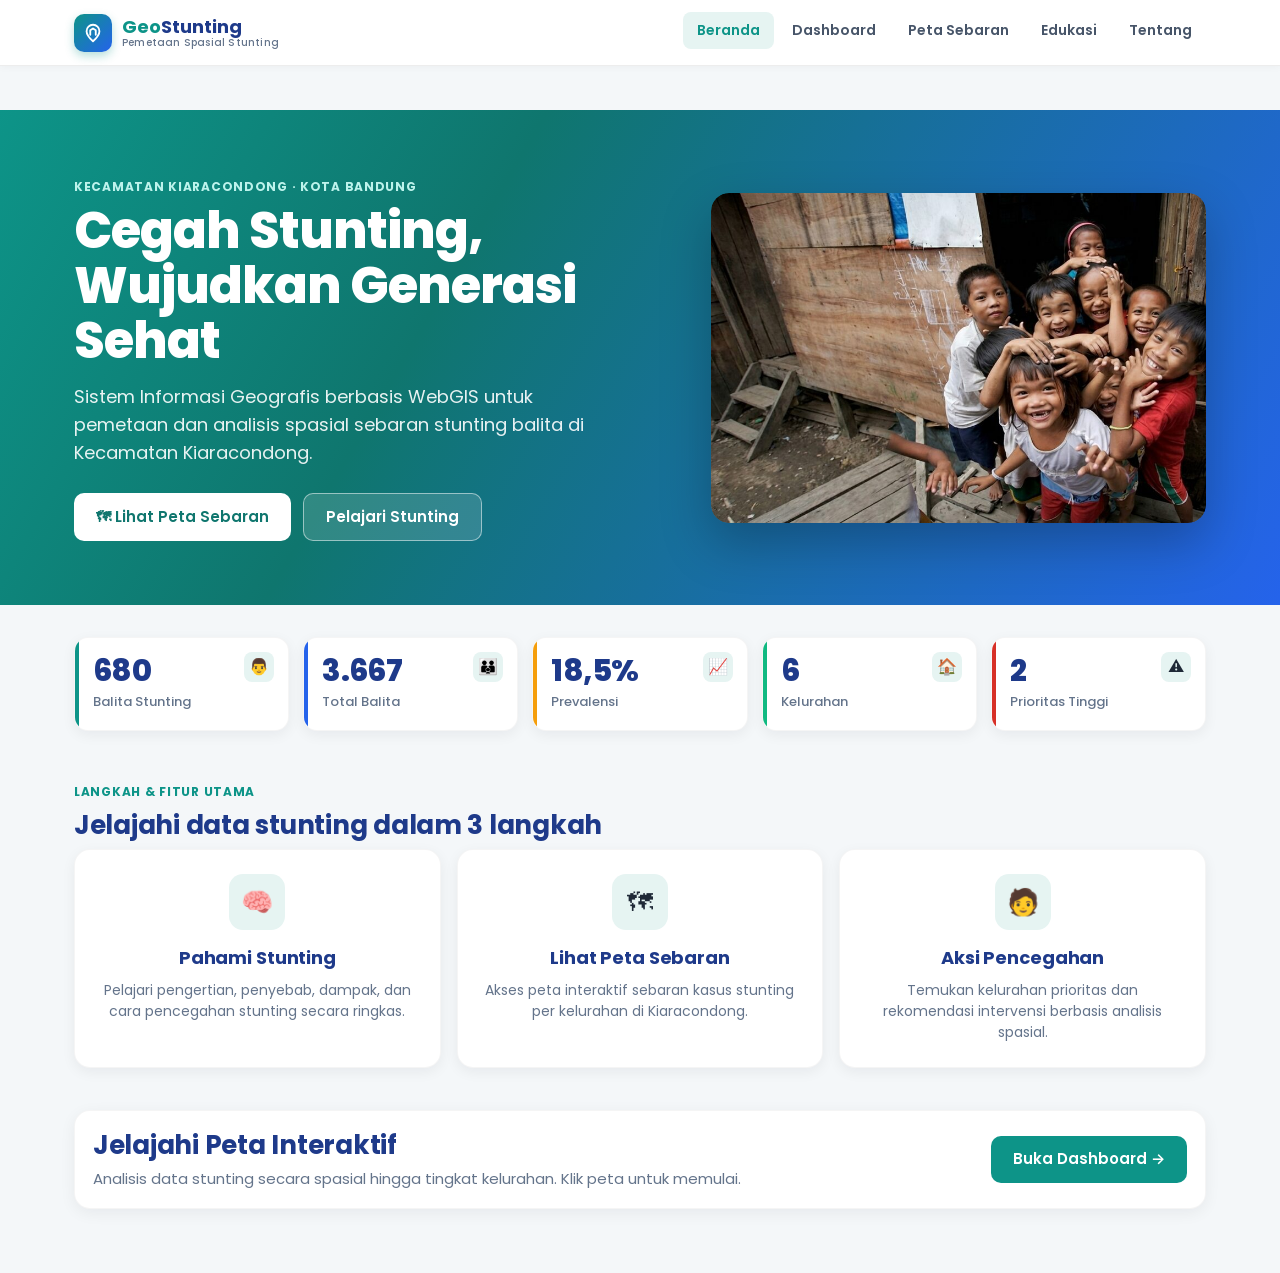
==== index.html @ a69f1db1 "Add files via upload" ====
<!DOCTYPE html>
<html lang="id">
<head>
<meta charset="UTF-8">
<meta name="viewport" content="width=device-width, initial-scale=1.0">
<title>GeoStunting — WebGIS Pemetaan Stunting Kiaracondong</title>
<link rel="preconnect" href="https://fonts.googleapis.com">
<link href="https://fonts.googleapis.com/css2?family=Poppins:wght@400;500;600;700;800&family=Inter:wght@400;500;600&display=swap" rel="stylesheet">
<link rel="stylesheet" href="style.css">
</head>
<body>
<!-- ====== NAVBAR ====== -->
<nav class="gs-nav">
  <div class="gs-nav-inner">
    <div class="gs-brand" onclick="gotoPage('beranda')">
      <div class="gs-logo"><svg viewBox="0 0 24 24" fill="none" stroke="#fff" stroke-width="2" stroke-linecap="round" stroke-linejoin="round"><path d="M12 21s-7-6.3-7-11a7 7 0 0 1 14 0c0 4.7-7 11-7 11z"/><path d="M9 14V9l3-2 3 2v5"/></svg></div>
      <div class="gs-brand-text"><span class="b1">Geo</span><span class="b2">Stunting</span><small>Pemetaan Spasial Stunting</small></div>
    </div>
    <button class="gs-burger" onclick="document.getElementById('gsmenu').classList.toggle('open')"><svg viewBox="0 0 24 24" fill="none" stroke="currentColor" stroke-width="2"><line x1="3" y1="6" x2="21" y2="6"/><line x1="3" y1="12" x2="21" y2="12"/><line x1="3" y1="18" x2="21" y2="18"/></svg></button>
    <ul class="gs-menu" id="gsmenu">
      <li><a href="#" data-pg="beranda" class="active" onclick="return nav(this)">Beranda</a></li>
      <li><a href="#" data-pg="dashboard" onclick="return nav(this)">Dashboard</a></li>
      <li><a href="#" data-pg="peta" onclick="return nav(this)">Peta Sebaran</a></li>
      <li><a href="#" data-pg="edukasi" onclick="return nav(this)">Edukasi</a></li>
      <li><a href="#" data-pg="tentang" onclick="return nav(this)">Tentang</a></li>
    </ul>
  </div>
</nav>

<!-- ====== BERANDA ====== -->
<section class="gs-page active" id="page-beranda">
  <div class="gs-hero">
    <div class="gs-hero-inner">
      <div>
        <span class="gs-eyebrow" style="color:#bdf3ec">Kecamatan Kiaracondong &middot; Kota Bandung</span>
        <h1>Cegah Stunting,<br>Wujudkan Generasi Sehat</h1>
        <p>Sistem Informasi Geografis berbasis WebGIS untuk pemetaan dan analisis spasial sebaran stunting balita di Kecamatan Kiaracondong.</p>
        <div class="gs-btn-row">
          <a class="gs-btn gs-btn-primary" onclick="gotoPage('peta')">&#128506; Lihat Peta Sebaran</a>
          <a class="gs-btn gs-btn-ghost" onclick="gotoPage('edukasi')">Pelajari Stunting</a>
        </div>
      </div>
      <div class="gs-hero-img"><img src="hero.jpg" alt="Anak-anak Indonesia"></div>
    </div>
  </div>
  <div class="gs-wrap">
    <div class="gs-kpi-grid">
      <div class="gs-kpi k1"><div class="ic">&#128104;</div><div class="v">680</div><div class="l">Balita Stunting</div></div>
      <div class="gs-kpi k2"><div class="ic">&#128106;</div><div class="v">3.667</div><div class="l">Total Balita</div></div>
      <div class="gs-kpi k3"><div class="ic">&#128200;</div><div class="v">18,5%</div><div class="l">Prevalensi</div></div>
      <div class="gs-kpi k4"><div class="ic">&#127968;</div><div class="v">6</div><div class="l">Kelurahan</div></div>
      <div class="gs-kpi k5"><div class="ic">&#9888;</div><div class="v">2</div><div class="l">Prioritas Tinggi</div></div>
    </div>

    <section style="margin-top:48px">
      <span class="gs-eyebrow">Langkah &amp; Fitur Utama</span>
      <h2 class="gs-sec-title">Jelajahi data stunting dalam 3 langkah</h2>
      <div class="gs-feat-grid">
        <div class="gs-feat"><div class="ic">&#129504;</div><h3>Pahami Stunting</h3><p>Pelajari pengertian, penyebab, dampak, dan cara pencegahan stunting secara ringkas.</p></div>
        <div class="gs-feat"><div class="ic">&#128506;</div><h3>Lihat Peta Sebaran</h3><p>Akses peta interaktif sebaran kasus stunting per kelurahan di Kiaracondong.</p></div>
        <div class="gs-feat"><div class="ic">&#129489;</div><h3>Aksi Pencegahan</h3><p>Temukan kelurahan prioritas dan rekomendasi intervensi berbasis analisis spasial.</p></div>
      </div>
    </section>

    <section style="margin-top:42px">
      <div class="gs-panel gs-panel-pad" style="display:flex;align-items:center;justify-content:space-between;gap:20px;flex-wrap:wrap">
        <div><h2 class="gs-sec-title" style="margin:0">Jelajahi Peta Interaktif</h2><p class="gs-sec-sub" style="margin:6px 0 0">Analisis data stunting secara spasial hingga tingkat kelurahan. Klik peta untuk memulai.</p></div>
        <a class="gs-btn" style="background:var(--teal);color:#fff" onclick="gotoPage('dashboard')">Buka Dashboard &rarr;</a>
      </div>
    </section>
  </div>
</section>

<!-- ====== DASHBOARD ====== -->
<section class="gs-page" id="page-dashboard">
  <div class="gs-wrap">
    <span class="gs-eyebrow">Dashboard</span>
    <h2 class="gs-sec-title">Dashboard Sebaran Stunting Kiaracondong</h2>
    <p class="gs-sec-sub">Ringkasan indikator, peta sebaran, dan data per kelurahan.</p>
    <div class="gs-kpi-grid">
      <div class="gs-kpi k1"><div class="ic">&#128104;</div><div class="v">680</div><div class="l">Balita Stunting</div></div>
      <div class="gs-kpi k2"><div class="ic">&#128106;</div><div class="v">3.667</div><div class="l">Total Balita</div></div>
      <div class="gs-kpi k3"><div class="ic">&#128200;</div><div class="v">18,5%</div><div class="l">Prevalensi</div></div>
      <div class="gs-kpi k4"><div class="ic">&#127968;</div><div class="v">6</div><div class="l">Kelurahan</div></div>
      <div class="gs-kpi k5"><div class="ic">&#9888;</div><div class="v">2</div><div class="l">Prioritas Tinggi</div></div>
    </div>

    <div class="gs-dash">
      <div class="gs-panel"><div class="gs-map-wrap"><iframe src="map.html" class="gs-map" id="mapDash" title="Peta WebGIS Stunting Kiaracondong" loading="lazy" allowfullscreen></iframe><button class="gs-fs-btn" onclick="toggleFS('mapDash')" title="Layar Penuh"><svg viewBox="0 0 24 24" fill="none" stroke="currentColor" stroke-width="2"><path d="M8 3H5a2 2 0 0 0-2 2v3"/><path d="M21 8V5a2 2 0 0 0-2-2h-3"/><path d="M3 16v3a2 2 0 0 0 2 2h3"/><path d="M16 21h3a2 2 0 0 0 2-2v-3"/></svg><span>Layar Penuh</span></button></div></div>
      <div>
        <div class="gs-panel gs-panel-pad">
          <h3>Filter &amp; Analisis</h3>
          <div class="gs-field"><label>Kelurahan</label><select id="filterKel" onchange="focusKelurahan(this.value)"><option value="all">Semua Kelurahan</option></select></div>
          <div class="gs-field"><label>Periode</label><select><option>Tahun 2025</option><option>Tahun 2024</option></select></div>
          <h3 style="margin-top:6px">Peringkat Prevalensi</h3>
          <div id="miniBars"></div>
        </div>
        <div class="gs-nna">
          <h4>&#128208; Analisis Tetangga Terdekat (NNA)</h4>
          <div class="big">Mengelompok (Clustered)</div>
          <p>Nilai indeks NNA = <b>0,65</b> (T&lt;1). Pola sebaran kasus stunting cenderung mengelompok pada kelurahan tertentu, bukan acak.</p>
        </div>
      </div>
    </div>

    <div class="gs-panel" style="margin-top:18px">
      <div class="gs-table-wrap">
        <div class="gs-table-head"><h3 style="margin:0;color:var(--navy)">Data per Kelurahan</h3><button class="gs-dl" onclick="downloadCSV()">&#11015; Unduh Data (CSV)</button></div>
        <table class="gs-tbl"><thead><tr><th>Kelurahan</th><th>Jumlah Balita</th><th>Kasus</th><th>Prevalensi</th><th>Ranking</th></tr></thead><tbody id="tblBody"></tbody></table>
      </div>
    </div>
  </div>
</section>

<!-- ====== PETA ====== -->
<section class="gs-page" id="page-peta">
  <div class="gs-wrap">
    <span class="gs-eyebrow">Peta Sebaran</span>
    <h2 class="gs-sec-title">Peta WebGIS Sebaran Stunting</h2>
    <p class="gs-sec-sub">Peta WebGIS hasil ekspor QGIS dengan batas asli 6 kelurahan, pilihan basemap (OpenStreetMap, Citra Satelit, ATR/BPN), kontrol layer, dan legenda. Klik tiap wilayah untuk melihat detail jumlah balita, kasus, dan prevalensi stunting.</p>
    <div class="gs-panel"><div class="gs-map-wrap"><iframe src="map.html" class="gs-map tall" id="mapPeta" title="Peta WebGIS Stunting Kiaracondong" loading="lazy" allowfullscreen></iframe><button class="gs-fs-btn" onclick="toggleFS('mapPeta')" title="Layar Penuh"><svg viewBox="0 0 24 24" fill="none" stroke="currentColor" stroke-width="2"><path d="M8 3H5a2 2 0 0 0-2 2v3"/><path d="M21 8V5a2 2 0 0 0-2-2h-3"/><path d="M3 16v3a2 2 0 0 0 2 2h3"/><path d="M16 21h3a2 2 0 0 0 2-2v-3"/></svg><span>Layar Penuh</span></button></div></div>
  </div>
</section>

<!-- ====== EDUKASI ====== -->
<section class="gs-page" id="page-edukasi">
  <div class="gs-wrap">
    <span class="gs-eyebrow">Edukasi</span>
    <h2 class="gs-sec-title">Edukasi Stunting</h2>
    <p class="gs-sec-sub">Pahami stunting dari penyebab hingga pencegahan.</p>
    <div class="gs-edu-grid">
      <div class="gs-edu-card"><div class="ic">&#128206;</div><h3>Apa itu Stunting?</h3><p>Stunting adalah kondisi gagal tumbuh pada anak balita akibat kekurangan gizi kronis dan infeksi berulang, terutama pada 1.000 Hari Pertama Kehidupan (HPK). Anak stunting memiliki tinggi badan lebih pendek dari standar usianya.</p></div>
      <div class="gs-edu-card"><div class="ic">&#10069;</div><h3>Penyebab Stunting</h3><p>Bersifat multifaktorial &mdash; gabungan faktor gizi, lingkungan, dan sosial-ekonomi.</p><div class="gs-mini"><span>&#127859; Gizi buruk</span><span>&#128688; Sanitasi</span><span>&#128106; Pola asuh</span><span>&#128176; Ekonomi</span></div></div>
      <div class="gs-edu-card"><div class="ic">&#9888;</div><h3>Dampak Stunting</h3><p>Berdampak jangka pendek dan panjang pada kualitas hidup anak.</p><div class="gs-mini"><span>&#129504; Perkembangan otak</span><span>&#128737; Imunitas</span><span>&#127891; Prestasi belajar</span></div></div>
      <div class="gs-edu-card"><div class="ic">&#9989;</div><h3>Pencegahan Stunting</h3><div class="gs-check"><div><span class="ck">&#10003;</span><span><b>ASI eksklusif</b> selama 6 bulan pertama.</span></div><div><span class="ck">&#10003;</span><span><b>Gizi seimbang &amp; MPASI</b> tepat waktu.</span></div><div><span class="ck">&#10003;</span><span><b>Rutin ke Posyandu</b> untuk pantau tumbuh kembang.</span></div><div><span class="ck">&#10003;</span><span><b>Air bersih &amp; sanitasi</b> yang layak.</span></div></div></div>
    </div>
    <div class="gs-didyou"><div class="big">19,8%</div><p><b>Tahukah kamu?</b> Prevalensi stunting nasional tahun 2024 sebesar 19,8% (SSGI), masih di atas target WHO yaitu di bawah 20%. Jawa Barat menyumbang jumlah balita stunting terbanyak secara nasional.</p></div>
  </div>
</section>

<!-- ====== TENTANG ====== -->
<section class="gs-page" id="page-tentang">
  <div class="gs-wrap">
    <span class="gs-eyebrow">Tentang</span>
    <h2 class="gs-sec-title">Tentang Penelitian</h2>
    <p class="gs-sec-sub">Sistem Informasi Geografis Berbasis WebGIS untuk Pemetaan dan Analisis Spasial Stunting.</p>
    <div class="gs-about-card"><h3>Latar Belakang</h3><p style="color:#475569;line-height:1.7;margin:0">Penelitian ini dilatarbelakangi oleh tingginya angka stunting di Kecamatan Kiaracondong, yang tercatat sebagai penyumbang kasus tertinggi di Kota Bandung. Melalui teknologi WebGIS, penelitian ini memetakan distribusi kasus stunting, mengidentifikasi pola spasial, dan menyediakan platform informasi yang dapat diakses pemangku kepentingan untuk mendukung pengambilan keputusan dan intervensi yang tepat sasaran.</p></div>
    <div class="gs-about-card"><h3>Metodologi &mdash; Model R&amp;D Prototype</h3><div class="gs-flow"><div class="gs-step"><div class="n">1</div><strong>Communication</strong><span>Identifikasi kebutuhan</span></div><div class="gs-step"><div class="n">2</div><strong>Quick Planning</strong><span>Perencanaan</span></div><div class="gs-step"><div class="n">3</div><strong>Modeling</strong><span>Desain cepat</span></div><div class="gs-step"><div class="n">4</div><strong>Construction</strong><span>Pembuatan prototype</span></div><div class="gs-step"><div class="n">5</div><strong>Deployment</strong><span>Uji &amp; umpan balik</span></div></div></div>
    <div class="gs-about-card"><h3>Sumber Data</h3><div class="gs-src-grid"><div class="gs-src"><div class="ic">&#127973;</div><b>e-PPGBM</b><span>Dinkes Kota Bandung</span></div><div class="gs-src"><div class="ic">&#128202;</div><b>BPS</b><span>Kota Bandung</span></div><div class="gs-src"><div class="ic">&#128506;</div><b>BIG / Bappeda</b><span>Data spasial</span></div><div class="gs-src"><div class="ic">&#127758;</div><b>OpenStreetMap</b><span>Basemap</span></div></div></div>
    <div class="gs-about-card"><h3>Peneliti</h3><div class="gs-researcher"><div class="gs-avatar">IN</div><div><b style="color:var(--navy);font-size:17px">Ismail Nurul Hakim</b><div style="color:#64748b;font-size:14px">Departemen Pendidikan Geografi<br>Universitas Pendidikan Indonesia &middot; 2026</div></div></div></div>
  </div>
  <div class="gs-foot"><b>GeoStunting</b> &mdash; WebGIS Pemetaan Stunting Kiaracondong<br>Kontak: 123inismail@gmail.com &middot; Data untuk tujuan akademik &amp; informasi publik, bukan komersial.<br>&copy; 2026 GeoStunting. Skripsi Pendidikan Geografi UPI.</div>
</section>
<script src="script.js"></script>
</body>
</html>
---- style.css ----
/*
 * _base.css — Global design tokens, element defaults, page shell, and tiny utilities.
 * ALWAYS included in every page.
 *
 * Provides:
 *   :root variables (light + dark), box-sizing, html/body,
 *   element defaults (button, input, select, textarea, label, fieldset, legend,
 *   a, hr, img, h1-h4, p, ul/ol/li, blockquote, table/th/td, details/summary,
 *   pre/code), main / .notion-shell, utility classes, .notion-footer,
 *   reduced-motion and responsive breakpoints for base elements.
 */

:root {
	color-scheme: light dark;
	--notion-bg: #ffffff;
	--notion-bg-soft: #f9f9f8;
	--notion-surface: #ffffff;
	--notion-surface-hover: #f6f5f4;
	--notion-text: #191918;
	--notion-text-soft: rgba(0, 0, 0, 0.54);
	--notion-text-faint: rgba(0, 0, 0, 0.3);
	--notion-border: rgba(0, 0, 0, 0.1);
	--notion-border-soft: rgba(0, 0, 0, 0.05);
	--notion-shadow:
		0px 0.7px 1.462px rgba(0, 0, 0, 0.015), 0px 3px 9px rgba(0, 0, 0, 0.03);
	--notion-blue: #2783de;
	--notion-orange: #d5803b;
	--notion-red: #e56458;
	--notion-blue-bg: #f3f9fd;
	--notion-yellow-bg: #fcfaef;
	--notion-orange-bg: #fcf7f4;
	--notion-green-bg: #f6f9f7;
	--notion-red-bg: #fdf6f6;
	--notion-gray-bg: #f9f8f7;
	--notion-radius: 8px;
	--notion-page-width: 900px;
	--notion-chart-1: #5e9fe8;
	--notion-chart-2: #eac26b;
	--notion-chart-3: #72bc8f;
	--notion-chart-4: #bf8eda;
	--notion-chart-5: #de9255;
	--notion-chart-6: #df84a8;
	--notion-chart-7: #4fb9c9;
	--notion-chart-8: #e97366;
	--diff-add: #47c1b6;
	--diff-del: #f07070;
	--pr-approved: #2b8a3e;
}

@media (prefers-color-scheme: dark) {
	:root {
		--notion-bg: #000000;
		--notion-bg-soft: #191918;
		--notion-surface: #191918;
		--notion-surface-hover: #31302e;
		--notion-text: #ffffff;
		--notion-text-soft: rgba(255, 255, 255, 0.5);
		--notion-text-faint: rgba(255, 255, 255, 0.3);
		--notion-border: rgba(255, 255, 255, 0.2);
		--notion-border-soft: rgba(255, 255, 255, 0.1);
		--notion-shadow:
			0px 0.7px 1.462px rgba(0, 0, 0, 0.06), 0px 3px 9px rgba(0, 0, 0, 0.12);
		--notion-blue: #5e9fe8;
		--notion-orange: #de9255;
		--notion-red: #e97366;
		--notion-blue-bg: rgba(41, 139, 253, 0.061);
		--notion-yellow-bg: rgba(203, 145, 47, 0.08);
		--notion-orange-bg: rgba(246, 126, 35, 0.08);
		--notion-green-bg: rgba(42, 157, 118, 0.08);
		--notion-red-bg: rgba(246, 73, 50, 0.08);
		--notion-gray-bg: #31302e;
		--diff-add: #5dd8cb;
		--diff-del: #ff8a80;
		--pr-approved: #69db7c;
	}
}

* {
	box-sizing: border-box;
}
html {
	scroll-behavior: smooth;
}
body {
	margin: 0;
	background: var(--notion-bg);
	color: var(--notion-text);
	font-family:
		ui-sans-serif, -apple-system, BlinkMacSystemFont, "Segoe UI", Helvetica,
		"Apple Color Emoji", Arial, sans-serif, "Segoe UI Emoji", "Segoe UI Symbol";
	font-size: 16px;
	line-height: 1.5;
	transition:
		background 180ms ease,
		color 180ms ease;
}

/* -- Base element defaults -------------------------------- */
button,
[type="button"],
[type="submit"],
[type="reset"] {
	display: inline-flex;
	align-items: center;
	justify-content: center;
	gap: 8px;
	padding: 8px 16px;
	font: inherit;
	font-size: 14px;
	font-weight: 500;
	line-height: 1.2;
	color: #ffffff;
	background: var(--notion-blue);
	border: 1px solid transparent;
	border-radius: 8px;
	cursor: pointer;
	transition: background 150ms;
	white-space: nowrap;
}
button:hover,
[type="button"]:hover,
[type="submit"]:hover,
[type="reset"]:hover {
	background: color-mix(in srgb, var(--notion-blue) 82%, black);
}
button:focus-visible,
[type="button"]:focus-visible,
[type="submit"]:focus-visible,
[type="reset"]:focus-visible {
	outline: 2px solid var(--notion-blue);
	outline-offset: 2px;
}

input,
select,
textarea {
	font: inherit;
	font-size: 14px;
	line-height: 1.4;
	color: var(--notion-text);
	background: var(--notion-surface);
	border: 1px solid var(--notion-border);
	border-radius: 8px;
	padding: 8px 12px;
	transition: border-color 150ms;
}
input:focus,
select:focus,
textarea:focus {
	outline: none;
	border-color: var(--notion-blue);
	box-shadow: 0 0 0 2px rgba(9, 127, 232, 0.15);
}
input::placeholder,
textarea::placeholder {
	color: var(--notion-text-faint);
}
select {
	appearance: none;
	background-image: url("data:image/svg+xml,%3Csvg xmlns='http://www.w3.org/2000/svg' width='12' height='12' viewBox='0 0 12 12'%3E%3Cpath d='M3 4.5L6 7.5L9 4.5' fill='none' stroke='%23999' stroke-width='1.5' stroke-linecap='round'/%3E%3C/svg%3E");
	background-repeat: no-repeat;
	background-position: right 10px center;
	padding-right: 30px;
}
textarea {
	resize: vertical;
	min-height: 80px;
}
input[type="range"] {
	border: none;
	padding: 0;
	background: transparent;
	accent-color: var(--notion-blue);
	height: 18px;
	cursor: pointer;
	box-shadow: none;
}
input[type="range"]:focus {
	box-shadow: none;
}
input[type="checkbox"],
input[type="radio"] {
	width: 16px;
	height: 16px;
	accent-color: var(--notion-blue);
	border: 1px solid var(--notion-border);
	padding: 0;
	cursor: pointer;
}
label {
	display: block;
	font-size: 14px;
	font-weight: 600;
	color: var(--notion-text);
	margin-bottom: 6px;
}
fieldset {
	border: 1px solid var(--notion-border-soft);
	border-radius: 10px;
	padding: 16px;
	margin: 0;
}
legend {
	font-weight: 600;
	padding: 0 4px;
}

a {
	color: var(--notion-text);
	text-decoration: underline;
	text-underline-offset: 2px;
	text-decoration-color: var(--notion-border);
}
a:hover {
	text-decoration-color: var(--notion-text);
}

hr {
	height: 1px;
	margin: 34px 0;
	border: none;
	background: var(--notion-border-soft);
}

img {
	max-width: 100%;
	height: auto;
	border-radius: 8px;
}

h1,
h2,
h3,
h4 {
	text-wrap: balance;
}
h1 {
	margin: 0 0 14px;
	font-size: clamp(42px, 7vw, 72px);
	line-height: 1.1;
	letter-spacing: -0.035em;
	font-weight: 700;
}
h2 {
	margin: 44px 0 10px;
	font-size: 32px;
	line-height: 1.25;
	letter-spacing: -0.025em;
}
h3 {
	margin: 0 0 6px;
	font-size: 18px;
	line-height: 1.556;
	letter-spacing: -0.007em;
}
p {
	margin: 0 0 10px;
}

ul,
ol {
	margin: 8px 0 16px;
	padding-left: 24px;
}
li {
	margin-bottom: 4px;
}
li::marker {
	color: var(--notion-text-faint);
}

blockquote {
	border-left: 3px solid var(--notion-text);
	padding: 4px 0 4px 16px;
	margin: 24px 0;
}
blockquote p {
	font-size: 18px;
	line-height: 1.5;
	margin: 0;
}

table {
	width: 100%;
	margin: 14px 0;
	border-collapse: separate;
	border-spacing: 0;
	border: 1px solid var(--notion-border-soft);
	border-radius: 10px;
	overflow: hidden;
	background: var(--notion-surface);
	font-size: 14px;
}
th,
td {
	padding: 12px 14px;
	vertical-align: top;
	text-align: left;
	border-right: 1px solid var(--notion-border-soft);
	border-bottom: 1px solid var(--notion-border-soft);
}
th:last-child,
td:last-child {
	border-right: 0;
}
tr:last-child td {
	border-bottom: 0;
}
th {
	background: var(--notion-bg-soft);
	color: var(--notion-text-soft);
	font-weight: 600;
}

details {
	margin: 16px 0;
	border-radius: var(--notion-radius);
}
summary {
	padding: 8px 10px;
	border-radius: var(--notion-radius);
	cursor: pointer;
	font-weight: 600;
}
summary:hover {
	background: var(--notion-surface-hover);
}
details p {
	margin: 8px 10px 0 28px;
	color: var(--notion-text-soft);
}

pre,
code {
	font-family: ui-monospace, "iA Writer Mono", Nitti, Menlo, Courier, monospace;
}
pre {
	margin: 16px 0;
	padding: 14px 16px;
	overflow-x: auto;
	border: 1px solid var(--notion-border-soft);
	border-radius: 10px;
	background: var(--notion-gray-bg);
	font-size: 13px;
	line-height: 1.55;
}
code {
	font-size: 0.9em;
	padding: 2px 5px;
	border-radius: 4px;
	background: var(--notion-gray-bg);
}
pre code {
	font-size: inherit;
	padding: 0;
	border-radius: 0;
	background: none;
}

main {
	max-width: var(--notion-page-width);
	margin: 0 auto;
	padding: 76px 24px 88px;
}

section {
	margin-top: 44px;
}
section:first-child {
	margin-top: 0;
}

/* -- Page shell ------------------------------------------- */
.notion-shell {
	max-width: var(--notion-page-width);
	margin: 0 auto;
	padding: 76px 24px 88px;
}

/* -- Tiny utilities --------------------------------------- */
.notion-lede {
	max-width: 720px;
	margin: 0 0 24px;
	color: var(--notion-text-soft);
	font-size: 20px;
}
.notion-muted {
	color: var(--notion-text-soft);
}
.notion-faint {
	color: var(--notion-text-faint);
}
.notion-divider {
	height: 1px;
	margin: 34px 0;
	background: var(--notion-border-soft);
}
.notion-eyebrow {
	display: inline-block;
	font-size: 12px;
	font-weight: 600;
	letter-spacing: 0.0078125rem;
	text-transform: uppercase;
	color: var(--notion-blue);
}

/* -- Footer ----------------------------------------------- */
.notion-footer {
	margin-top: 52px;
	padding-top: 18px;
	border-top: 1px solid var(--notion-border-soft);
	color: var(--notion-text-faint);
	font-size: 13px;
}

/* -- Accessibility & motion ------------------------------- */
@media (prefers-reduced-motion: reduce) {
	*,
	*::before,
	*::after {
		animation-duration: 0.01ms !important;
		animation-iteration-count: 1 !important;
		transition-duration: 0.01ms !important;
	}
}

/* -- Responsive: 560px (base elements) -------------------- */
@media (max-width: 560px) {
	main,
	.notion-shell {
		padding-inline: 16px;
	}
	table {
		display: block;
		overflow-x: auto;
	}
}
/*
 * hero — Full-width hero section with title, subtitle, and optional eyebrow.
 *
 * HTML:
 * <section class="notion-hero">
 *   <span class="notion-eyebrow">Category</span>
 *   <h1>Page Title</h1>
 *   <p>A brief description that supports the title with additional context.</p>
 *   <div class="notion-button-group">
 *     <a class="notion-button" data-variant="primary" href="#">Get started</a>
 *     <a class="notion-button" data-variant="secondary" href="#">Learn more</a>
 *   </div>
 * </section>
 */

.notion-hero {
	padding: 48px 0 40px;
	max-width: var(--notion-page-width);
}
.notion-hero h1 {
	font-size: clamp(42px, 7vw, 72px);
	font-weight: 700;
	letter-spacing: -0.04em;
	line-height: 1.05;
	margin: 0;
	text-wrap: balance;
}
.notion-hero p {
	font-size: 20px;
	line-height: 1.5;
	color: var(--notion-text-soft);
	margin: 16px 0 0;
	max-width: 640px;
}
.notion-hero .notion-eyebrow {
	margin-bottom: 12px;
}

/* -- Responsive: 820px ------------------------------------ */
@media (max-width: 820px) {
	.notion-hero {
		padding: 32px 0 24px;
	}
	.notion-hero h1 {
		font-size: clamp(32px, 8vw, 48px);
	}
}
/*
 * stat-grid — Grid of stat cards with label, big number, caption, and trend.
 *
 * HTML:
 * <section class="notion-stat-grid">
 *   <div class="notion-stat">
 *     <p class="notion-stat-label">Metric</p>
 *     <p class="notion-stat-value">42%</p>
 *     <p class="notion-stat-caption">Short explanation.</p>
 *     <span class="notion-stat-trend">&#x2197; trend</span>
 *   </div>
 * </section>
 */

.notion-stat-grid {
	display: grid;
	grid-template-columns: repeat(3, minmax(0, 1fr));
	gap: 12px;
	margin: 20px 0 6px;
}
.notion-stat {
	padding: 16px;
	border: 1px solid var(--notion-border-soft);
	border-radius: 10px;
	background: var(--notion-surface);
	box-shadow: var(--notion-shadow);
}
.notion-stat-label {
	margin: 0 0 6px;
	color: var(--notion-text-soft);
	font-size: 13px;
	font-weight: 600;
}
.notion-stat-value {
	margin: 0;
	font-size: 32px;
	line-height: 1.05;
	letter-spacing: -0.04em;
	font-weight: 700;
	font-variant-numeric: tabular-nums;
}
.notion-stat-caption {
	margin: 8px 0 0;
	color: var(--notion-text-soft);
	font-size: 13px;
}
.notion-stat-trend {
	display: inline-flex;
	align-items: center;
	gap: 4px;
	margin-top: 10px;
	padding: 3px 7px;
	border-radius: 999px;
	background: var(--notion-blue-bg);
	color: var(--notion-blue);
	font-size: 12px;
	font-weight: 650;
}

/* -- Responsive: 1080px ----------------------------------- */
@media (max-width: 1080px) {
	.notion-stat-grid {
		grid-template-columns: repeat(2, 1fr);
	}
}

/* -- Responsive: 820px ------------------------------------ */
@media (max-width: 820px) {
	.notion-stat-grid {
		grid-template-columns: 1fr;
	}
}
/*
 * card-grid — Grid of clickable cards with icon, title, and description.
 *
 * HTML:
 * <section class="notion-card-grid">
 *   <article class="notion-card">
 *     <div class="notion-card-icon">%</div>
 *     <h3>Card</h3>
 *     <p>Card text.</p>
 *   </article>
 * </section>
 */

.notion-card-grid {
	display: grid;
	grid-template-columns: repeat(3, minmax(0, 1fr));
	gap: 12px;
	margin: 20px 0 6px;
}
.notion-card {
	padding: 16px;
	border: 1px solid var(--notion-border-soft);
	border-radius: 10px;
	background: var(--notion-surface);
	box-shadow: var(--notion-shadow);
	transition:
		transform 140ms ease,
		background 140ms ease,
		border-color 140ms ease;
}
.notion-card:hover {
	transform: translateY(-1px);
	background: var(--notion-surface-hover);
	border-color: var(--notion-border);
}
.notion-card-icon {
	width: 34px;
	height: 34px;
	display: grid;
	place-items: center;
	margin-bottom: 12px;
	border-radius: 8px;
	background: var(--notion-gray-bg);
	font-size: 20px;
}
.notion-card p {
	color: var(--notion-text-soft);
}

/* -- Responsive: 820px ------------------------------------ */
@media (max-width: 820px) {
	.notion-card-grid {
		grid-template-columns: 1fr;
	}
}
/*
 * callout — Highlighted info box with icon and text.
 * Options: data-tone="blue" | "green" | "orange" | "red" (default: yellow)
 *
 * HTML:
 * <div class="notion-callout" data-tone="blue">
 *   <div>💡</div>
 *   <div><strong>Note</strong><p>Helpful context.</p></div>
 * </div>
 */

.notion-callout {
	display: grid;
	grid-template-columns: auto 1fr;
	gap: 14px;
	margin: 18px 0;
	padding: 16px 18px;
	border-radius: var(--notion-radius);
	background: var(--notion-yellow-bg);
	box-shadow: inset 0 0 0 1px var(--notion-border-soft);
}
.notion-callout[data-tone="blue"] {
	background: var(--notion-blue-bg);
}
.notion-callout[data-tone="green"] {
	background: var(--notion-green-bg);
}
.notion-callout[data-tone="orange"] {
	background: var(--notion-orange-bg);
}
.notion-callout[data-tone="red"] {
	background: var(--notion-red-bg);
}
.notion-callout strong {
	display: block;
	margin-bottom: 3px;
}
.notion-callout p {
	margin: 0;
	color: var(--notion-text-soft);
}
/*
 * button — Styled link/button with variant and size options.
 * Options: data-variant="primary"|"secondary"|"tertiary"
 *          data-size="small"|"large"
 *
 * HTML:
 * <a class="notion-button" data-variant="primary" href="#">Primary</a>
 */

.notion-button {
	display: inline-flex;
	align-items: center;
	justify-content: center;
	gap: 8px;
	padding: 8px 16px;
	font-size: 14px;
	font-weight: 500;
	line-height: 1.2;
	border-radius: 8px;
	border: 1px solid transparent;
	cursor: pointer;
	transition:
		background 150ms,
		box-shadow 150ms,
		border-color 150ms;
	text-decoration: none;
	font-family: inherit;
	white-space: nowrap;
}
.notion-button:focus-visible {
	outline: 2px solid var(--notion-blue);
	outline-offset: 2px;
}
/* Primary */
.notion-button[data-variant="primary"],
.notion-button:not([data-variant]) {
	background: var(--notion-blue);
	color: #ffffff;
	border-color: transparent;
}
.notion-button[data-variant="primary"]:hover,
.notion-button:not([data-variant]):hover {
	background: color-mix(in srgb, var(--notion-blue) 82%, black);
}
/* Secondary */
.notion-button[data-variant="secondary"] {
	background: var(--notion-blue-bg);
	color: var(--notion-blue);
	border-color: transparent;
}
.notion-button[data-variant="secondary"]:hover {
	background: color-mix(in srgb, var(--notion-blue-bg) 70%, var(--notion-blue));
}
/* Tertiary */
.notion-button[data-variant="tertiary"] {
	background: transparent;
	color: var(--notion-text);
	border-color: transparent;
}
.notion-button[data-variant="tertiary"]:hover {
	background: var(--notion-surface-hover);
}
/* Small modifier */
.notion-button[data-size="small"] {
	padding: 4px 12px;
	font-size: 12px;
}
/* Large modifier */
.notion-button[data-size="large"] {
	padding: 12px 24px;
	font-size: 16px;
}
.notion-button-group {
	display: flex;
	flex-wrap: wrap;
	gap: 8px;
	margin-top: 24px;
}

/* -- Responsive: 820px ------------------------------------ */
@media (max-width: 820px) {
	.notion-button-group {
		flex-direction: column;
	}
	.notion-button-group .notion-button {
		width: 100%;
	}
}
/*
 * flow — Horizontal step-by-step process with arrow connectors.
 *
 * HTML:
 * <div class="notion-flow">
 *   <div class="notion-flow-step">
 *     <strong>Step</strong>
 *     <span>Detail</span>
 *   </div>
 *   <div class="notion-flow-step">
 *     <strong>Next</strong>
 *     <span>Detail</span>
 *   </div>
 * </div>
 */

.notion-flow {
	display: grid;
	grid-template-columns: repeat(4, minmax(0, 1fr));
	gap: 10px;
	margin: 18px 0;
}
.notion-flow-step {
	position: relative;
	padding: 14px;
	border: 1px solid var(--notion-border-soft);
	border-radius: 10px;
	background: var(--notion-surface);
}
.notion-flow-step:not(:last-child)::after {
	content: "\2192";
	position: absolute;
	right: -15px;
	top: 50%;
	transform: translateY(-50%);
	z-index: 1;
	color: var(--notion-text-faint);
	font-weight: 700;
}
.notion-flow-step span {
	display: block;
	margin-top: 4px;
	color: var(--notion-text-soft);
	font-size: 14px;
}

/* -- Responsive: 820px ------------------------------------ */
@media (max-width: 820px) {
	.notion-flow {
		grid-template-columns: 1fr;
	}
	.notion-flow-step:not(:last-child)::after {
		content: "\2193";
		right: 50%;
		top: auto;
		bottom: -19px;
		transform: translateX(50%);
	}
}
/*
 * checklist — To-do style list with check icons.
 *
 * HTML:
 * <ul class="notion-checklist">
 *   <li>
 *     <span class="notion-check">&#x2713;</span>
 *     <span>Compare offers using the same loan amount, term, and points.</span>
 *   </li>
 * </ul>
 */

.notion-checklist {
	display: grid;
	gap: 8px;
	margin-top: 14px;
	padding: 0;
	list-style: none;
}
.notion-checklist li {
	display: grid;
	grid-template-columns: auto 1fr;
	gap: 10px;
	align-items: start;
	padding: 9px 10px;
	border-radius: var(--notion-radius);
}
.notion-checklist li:hover {
	background: var(--notion-surface-hover);
}
.notion-checklist > div {
	display: grid;
	grid-template-columns: auto 1fr;
	gap: 10px;
	align-items: start;
	padding: 9px 10px;
	border-radius: var(--notion-radius);
}
.notion-checklist > div:hover {
	background: var(--notion-surface-hover);
}
.notion-check {
	width: 18px;
	height: 18px;
	display: grid;
	place-items: center;
	margin-top: 2px;
	border-radius: 5px;
	background: var(--notion-blue-bg);
	color: var(--notion-blue);
	font-size: 12px;
	font-weight: 700;
}
/*
 * table — Alias for the base <table> element.
 * No additional styles beyond _base.css defaults.
 *
 * HTML:
 * <table class="notion-table">
 *   <thead><tr><th>Item</th><th>Meaning</th></tr></thead>
 *   <tbody><tr><td><strong>Example</strong></td><td>Details</td></tr></tbody>
 * </table>
 */

/* .notion-table is now an alias -- bare <table> is styled identically */
/*
 * bar-chart — Horizontal bar chart with labels and values.
 * Options: data-muted (dims a bar), data-tone="green" | "orange" | "red"
 *
 * HTML:
 * <div class="notion-bar-chart">
 *   <div class="notion-bar" style="--value: 80%">
 *     <span class="notion-bar-label">A350-900ULR</span>
 *     <div class="notion-bar-track">
 *       <div class="notion-bar-fill"></div>
 *     </div>
 *     <span class="notion-bar-value">9,700 nm</span>
 *   </div>
 * </div>
 */

.notion-bar-chart {
	display: grid;
	gap: 12px;
	margin-top: 16px;
	padding: 16px;
	border: 1px solid var(--notion-border-soft);
	border-radius: 10px;
	background: var(--notion-surface);
}
.notion-bar {
	--value: 50%;
	display: grid;
	grid-template-columns: minmax(90px, 0.4fr) 2fr auto;
	align-items: center;
	gap: 10px;
	font-size: 14px;
}
.notion-bar-label {
	font-weight: 600;
}
.notion-bar[data-muted] {
	opacity: 0.35;
}
.notion-bar[data-muted] .notion-bar-fill {
	display: none;
}
.notion-bar[data-muted] .notion-bar-value {
	visibility: hidden;
}
.notion-bar-track {
	height: 10px;
	overflow: hidden;
	border-radius: 999px;
	background: var(--notion-gray-bg);
	box-shadow: inset 0 0 0 1px var(--notion-border-soft);
}
.notion-bar-fill {
	height: 100%;
	width: var(--value);
	border-radius: 999px;
	background: var(--notion-blue);
}
.notion-bar-value {
	color: var(--notion-text-soft);
	font-variant-numeric: tabular-nums;
	font-size: 13px;
}
.notion-bar[data-tone="green"] .notion-bar-fill {
	background: var(--notion-chart-3);
}
.notion-bar[data-tone="orange"] .notion-bar-fill {
	background: var(--notion-chart-5);
}
.notion-bar[data-tone="red"] .notion-bar-fill {
	background: var(--notion-chart-8);
}

/* -- Responsive: 820px ------------------------------------ */
@media (max-width: 820px) {
	.notion-bar {
		grid-template-columns: 1fr;
		gap: 6px;
	}
}
/* === GeoStunting custom theme & layout === */
:root{
  --teal:#0d9488;
  --teal-dark:#0f766e;
  --blue:#2563eb;
  --navy:#1e3a8a;
  --notion-blue:#2563eb; /* align notion components to brand blue */
  --notion-page-width:1180px;
  --c-low:#fee08b;
  --c-mid:#fdae61;
  --c-high:#f46d43;
  --c-vhigh:#d73027;
}
@media (prefers-color-scheme: dark){:root{--notion-bg:#ffffff;--notion-text:#191918;color-scheme:light;}}
html,body{background:#f4f7f9;color:#1f2937;}
body{font-family:"Poppins","Inter",ui-sans-serif,-apple-system,"Segoe UI",sans-serif;}

/* ---- Navbar ---- */
.gs-nav{position:sticky;top:0;z-index:1000;background:#fff;border-bottom:1px solid rgba(0,0,0,.07);box-shadow:0 1px 8px rgba(0,0,0,.04);}
.gs-nav-inner{max-width:1180px;margin:0 auto;display:flex;align-items:center;justify-content:space-between;padding:12px 24px;}
.gs-brand{display:flex;align-items:center;gap:10px;cursor:pointer;}
.gs-logo{width:38px;height:38px;border-radius:10px;background:linear-gradient(135deg,var(--teal),var(--blue));display:grid;place-items:center;color:#fff;flex:0 0 auto;box-shadow:0 4px 10px rgba(13,148,136,.3);}
.gs-logo svg{width:22px;height:22px;}
.gs-brand-text{font-weight:700;font-size:18px;line-height:1.1;}
.gs-brand-text .b1{color:var(--teal);} .gs-brand-text .b2{color:var(--navy);}
.gs-brand-text small{display:block;font-size:10px;font-weight:500;color:#64748b;letter-spacing:.02em;}
.gs-menu{display:flex;gap:4px;list-style:none;margin:0;padding:0;}
.gs-menu a{display:block;padding:8px 14px;border-radius:8px;font-size:14px;font-weight:600;color:#475569;text-decoration:none;transition:all .15s;}
.gs-menu a:hover{background:#f1f5f9;color:var(--navy);}
.gs-menu a.active{color:var(--teal);background:#e6f4f2;}
.gs-burger{display:none;background:none;border:none;color:var(--navy);padding:6px;}
.gs-burger svg{width:26px;height:26px;}

/* ---- Page switching ---- */
.gs-page{display:none;animation:gsfade .35s ease;}
.gs-page.active{display:block;}
@keyframes gsfade{from{opacity:0;transform:translateY(8px);}to{opacity:1;transform:none;}}
.gs-wrap{max-width:1180px;margin:0 auto;padding:32px 24px 64px;}

/* ---- Hero ---- */
.gs-hero{position:relative;overflow:hidden;background:linear-gradient(120deg,var(--teal) 0%,var(--teal-dark) 35%,var(--blue) 100%);color:#fff;}
.gs-hero-inner{max-width:1180px;margin:0 auto;padding:64px 24px;display:grid;grid-template-columns:1.1fr .9fr;gap:32px;align-items:center;}
.gs-hero h1{font-size:clamp(30px,4.4vw,50px);font-weight:800;line-height:1.1;letter-spacing:-.02em;margin:0 0 14px;color:#fff;}
.gs-hero p{font-size:18px;line-height:1.55;color:rgba(255,255,255,.9);margin:0 0 26px;max-width:520px;}
.gs-hero-img{border-radius:18px;overflow:hidden;box-shadow:0 20px 50px rgba(0,0,0,.25);}
.gs-hero-img img{display:block;width:100%;height:100%;object-fit:cover;border-radius:18px;}
.gs-btn{display:inline-flex;align-items:center;gap:8px;padding:12px 22px;border-radius:10px;font-size:15px;font-weight:600;text-decoration:none;cursor:pointer;border:none;transition:all .15s;}
.gs-btn-primary{background:#fff;color:var(--teal-dark);}
.gs-btn-primary:hover{background:#f0fdfa;transform:translateY(-1px);}
.gs-btn-ghost{background:rgba(255,255,255,.14);color:#fff;border:1.5px solid rgba(255,255,255,.5);}
.gs-btn-ghost:hover{background:rgba(255,255,255,.24);}
.gs-btn-row{display:flex;gap:12px;flex-wrap:wrap;}

/* ---- Section headings ---- */
.gs-sec-title{font-size:26px;font-weight:700;color:var(--navy);margin:0 0 4px;letter-spacing:-.01em;}
.gs-sec-sub{color:#64748b;margin:0 0 22px;font-size:15px;}
.gs-eyebrow{display:inline-block;font-size:12px;font-weight:700;text-transform:uppercase;letter-spacing:.06em;color:var(--teal);margin-bottom:8px;}

/* ---- KPI cards ---- */
.gs-kpi-grid{display:grid;grid-template-columns:repeat(5,1fr);gap:14px;margin:0 0 8px;}
.gs-kpi{background:#fff;border-radius:14px;padding:18px;box-shadow:0 4px 14px rgba(15,23,42,.06);border:1px solid rgba(0,0,0,.04);position:relative;overflow:hidden;}
.gs-kpi::before{content:"";position:absolute;left:0;top:0;bottom:0;width:4px;background:var(--teal);}
.gs-kpi.k2::before{background:var(--blue);}.gs-kpi.k3::before{background:#f59e0b;}.gs-kpi.k4::before{background:#10b981;}.gs-kpi.k5::before{background:var(--c-vhigh);}
.gs-kpi .v{font-size:30px;font-weight:800;color:var(--navy);line-height:1;letter-spacing:-.02em;}
.gs-kpi .l{font-size:13px;color:#64748b;margin-top:6px;font-weight:500;}
.gs-kpi .ic{position:absolute;right:14px;top:14px;width:30px;height:30px;border-radius:8px;background:#e6f4f2;display:grid;place-items:center;font-size:16px;}

/* ---- Dashboard layout ---- */
.gs-dash{display:grid;grid-template-columns:1fr 320px;gap:18px;margin-top:18px;}
.gs-panel{background:#fff;border-radius:16px;box-shadow:0 4px 16px rgba(15,23,42,.06);border:1px solid rgba(0,0,0,.04);overflow:hidden;}
.gs-panel-pad{padding:18px;}
.gs-panel h3{font-size:15px;font-weight:700;color:var(--navy);margin:0 0 12px;}
.gs-map{height:460px;width:100%;}
.gs-map.tall{height:72vh;min-height:520px;}
.gs-field{margin-bottom:14px;}
.gs-field label{font-size:12px;font-weight:600;color:#64748b;text-transform:uppercase;letter-spacing:.03em;}
.gs-field select{width:100%;margin-top:4px;}
.gs-nna{background:linear-gradient(135deg,var(--teal),var(--teal-dark));color:#fff;border-radius:14px;padding:18px;margin-top:16px;}
.gs-nna h4{margin:0 0 4px;font-size:15px;font-weight:700;}
.gs-nna .big{font-size:20px;font-weight:800;margin:6px 0;}
.gs-nna p{margin:0;font-size:13px;color:rgba(255,255,255,.88);line-height:1.5;}

/* mini bar chart */
.gs-mbar{display:grid;grid-template-columns:88px 1fr 44px;align-items:center;gap:8px;font-size:12px;margin-bottom:8px;}
.gs-mbar .name{color:#475569;font-weight:600;white-space:nowrap;overflow:hidden;text-overflow:ellipsis;}
.gs-mbar .track{height:9px;border-radius:99px;background:#eef2f5;overflow:hidden;}
.gs-mbar .fill{height:100%;border-radius:99px;background:var(--teal);}
.gs-mbar .val{text-align:right;color:#64748b;font-variant-numeric:tabular-nums;}

/* table */
.gs-table-wrap{padding:18px;}
.gs-table-head{display:flex;align-items:center;justify-content:space-between;margin-bottom:10px;}
.gs-dl{display:inline-flex;align-items:center;gap:6px;background:var(--teal);color:#fff;border:none;padding:8px 14px;border-radius:8px;font-size:13px;font-weight:600;cursor:pointer;}
.gs-dl:hover{background:var(--teal-dark);}
table.gs-tbl{width:100%;border-collapse:collapse;font-size:14px;background:#fff;}
table.gs-tbl th{background:#f8fafc;color:#64748b;font-weight:600;text-align:left;padding:11px 14px;font-size:12px;text-transform:uppercase;letter-spacing:.02em;border-bottom:1px solid #eef2f5;}
table.gs-tbl td{padding:11px 14px;border-bottom:1px solid #f1f5f9;}
table.gs-tbl tr:last-child td{border-bottom:none;}
.gs-rank{display:inline-grid;place-items:center;width:22px;height:22px;border-radius:50%;color:#fff;font-size:12px;font-weight:700;}
.gs-pill{display:inline-block;padding:2px 10px;border-radius:99px;font-size:12px;font-weight:600;}
.pill-high{background:#fde2e1;color:#b91c1c;}.pill-mid{background:#fef0d9;color:#b45309;}.pill-low{background:#dcfce7;color:#15803d;}

/* map legend & controls */
.gs-legend{background:#fff;padding:10px 12px;border-radius:10px;box-shadow:0 2px 10px rgba(0,0,0,.15);font-size:12px;line-height:1.6;}
.gs-legend i{display:inline-block;width:14px;height:14px;border-radius:3px;margin-right:6px;vertical-align:-2px;}
.leaflet-popup-content{font-family:inherit;}
.gs-pop b{color:var(--navy);font-size:14px;}
.gs-pop .row{display:flex;justify-content:space-between;gap:18px;font-size:13px;margin-top:3px;}
.gs-pop .row span:last-child{font-weight:700;color:var(--teal-dark);}

/* ---- Education ---- */
.gs-edu-grid{display:grid;grid-template-columns:1fr 1fr;gap:16px;}
.gs-edu-card{background:#fff;border-radius:16px;padding:22px;box-shadow:0 4px 14px rgba(15,23,42,.06);border:1px solid rgba(0,0,0,.04);}
.gs-edu-card .ic{width:48px;height:48px;border-radius:12px;background:#e6f4f2;display:grid;place-items:center;font-size:24px;margin-bottom:12px;}
.gs-edu-card h3{color:var(--navy);margin:0 0 8px;font-size:18px;}
.gs-edu-card p{color:#475569;margin:0 0 6px;font-size:14px;line-height:1.6;}
.gs-mini{display:flex;flex-wrap:wrap;gap:10px;margin-top:12px;}
.gs-mini span{display:inline-flex;align-items:center;gap:6px;background:#f1f5f9;border-radius:8px;padding:6px 10px;font-size:13px;font-weight:600;color:#334155;}
.gs-check{display:grid;gap:8px;margin-top:12px;}
.gs-check div{display:flex;gap:10px;align-items:flex-start;font-size:14px;color:#334155;}
.gs-check .ck{flex:0 0 auto;width:20px;height:20px;border-radius:6px;background:var(--teal);color:#fff;display:grid;place-items:center;font-size:12px;font-weight:700;}
.gs-didyou{background:linear-gradient(135deg,var(--teal),var(--blue));color:#fff;border-radius:16px;padding:22px;display:flex;align-items:center;gap:20px;margin-top:16px;}
.gs-didyou .big{font-size:38px;font-weight:800;}
.gs-didyou p{margin:0;font-size:14px;color:rgba(255,255,255,.9);}

/* ---- About ---- */
.gs-about-card{background:#fff;border-radius:16px;padding:24px;box-shadow:0 4px 14px rgba(15,23,42,.06);border:1px solid rgba(0,0,0,.04);margin-bottom:18px;}
.gs-about-card h3{color:var(--navy);margin:0 0 10px;}
.gs-flow{display:grid;grid-template-columns:repeat(5,1fr);gap:10px;}
.gs-step{background:#f8fafc;border:1px solid #eef2f5;border-radius:12px;padding:14px;text-align:center;position:relative;}
.gs-step .n{width:34px;height:34px;border-radius:50%;margin:0 auto 8px;background:var(--teal);color:#fff;display:grid;place-items:center;font-weight:700;}
.gs-step strong{display:block;font-size:13px;color:var(--navy);}
.gs-step span{font-size:11px;color:#94a3b8;}
.gs-src-grid{display:grid;grid-template-columns:repeat(4,1fr);gap:12px;}
.gs-src{background:#f8fafc;border:1px solid #eef2f5;border-radius:12px;padding:16px;text-align:center;}
.gs-src .ic{font-size:26px;}
.gs-src b{display:block;color:var(--navy);font-size:14px;margin-top:6px;}
.gs-src span{font-size:12px;color:#94a3b8;}
.gs-researcher{display:flex;align-items:center;gap:16px;}
.gs-avatar{width:64px;height:64px;border-radius:50%;background:linear-gradient(135deg,var(--teal),var(--blue));display:grid;place-items:center;color:#fff;font-size:26px;font-weight:700;flex:0 0 auto;}

/* ---- Footer ---- */
.gs-foot{background:#0f172a;color:#94a3b8;padding:28px 24px;text-align:center;font-size:13px;line-height:1.7;}
.gs-foot b{color:#e2e8f0;}

/* feature cards on home */
.gs-feat-grid{display:grid;grid-template-columns:repeat(3,1fr);gap:16px;margin-top:8px;}
.gs-feat{background:#fff;border-radius:16px;padding:24px;box-shadow:0 4px 14px rgba(15,23,42,.06);border:1px solid rgba(0,0,0,.04);text-align:center;transition:transform .15s;}
.gs-feat:hover{transform:translateY(-3px);}
.gs-feat .ic{width:56px;height:56px;border-radius:14px;margin:0 auto 14px;background:#e6f4f2;display:grid;place-items:center;font-size:26px;}
.gs-feat h3{color:var(--navy);margin:0 0 8px;}
.gs-feat p{color:#64748b;font-size:14px;margin:0;}

/* responsive */
@media(max-width:980px){
  .gs-hero-inner{grid-template-columns:1fr;}.gs-hero-img{order:-1;max-height:240px;}
  .gs-kpi-grid{grid-template-columns:repeat(2,1fr);}
  .gs-dash{grid-template-columns:1fr;}
  .gs-edu-grid,.gs-feat-grid,.gs-src-grid{grid-template-columns:1fr;}
  .gs-flow{grid-template-columns:1fr 1fr;}
  .gs-menu{display:none;position:absolute;top:64px;left:0;right:0;background:#fff;flex-direction:column;padding:8px 16px 16px;box-shadow:0 8px 20px rgba(0,0,0,.1);}
  .gs-menu.open{display:flex;}
  .gs-burger{display:block;}
}

.gs-maplabel{background:transparent;border:none;box-shadow:none;color:#1f2937;font-weight:700;font-size:11px;text-shadow:0 1px 2px #fff,0 0 3px #fff;}
.leaflet-container{font-family:inherit;border-radius:0;}

/* qgis2web map embedded via iframe */
iframe.gs-map{border:0;width:100%;display:block;background:#eef2f6;}

/* ===== Fullscreen map button ===== */
.gs-map-wrap{position:relative;}
.gs-fs-btn{
  position:absolute;bottom:20px;right:12px;z-index:1000;
  display:inline-flex;align-items:center;gap:6px;
  background:rgba(255,255,255,0.92);backdrop-filter:blur(4px);
  border:1.5px solid rgba(0,0,0,.13);border-radius:8px;
  padding:7px 13px;cursor:pointer;
  font-family:'Poppins',sans-serif;font-size:13px;font-weight:600;color:#1e3a8a;
  box-shadow:0 2px 8px rgba(0,0,0,.18);
  transition:background .18s,transform .15s,box-shadow .18s;
}
.gs-fs-btn:hover{background:rgba(255,255,255,1);transform:scale(1.04);box-shadow:0 4px 14px rgba(0,0,0,.22);}
.gs-fs-btn:active{transform:scale(.97);}
.gs-fs-btn svg{width:16px;height:16px;flex-shrink:0;}
/* Icon saat sedang fullscreen: tampilkan ikon keluar */
.gs-fs-btn.is-fs svg path:nth-child(1){d:path('M15 3h3a2 2 0 0 1 2 2v3');}
.gs-fs-btn.is-fs svg path:nth-child(2){d:path('M9 3H6a2 2 0 0 0-2 2v3');}
.gs-fs-btn.is-fs svg path:nth-child(3){d:path('M20 16v3a2 2 0 0 1-2 2h-3');}
.gs-fs-btn.is-fs svg path:nth-child(4){d:path('M4 16v3a2 2 0 0 0 2 2h3');}
.gs-fs-btn.is-fs span::before{content:'Keluar ';}
.gs-fs-btn.is-fs span{font-size:0;}
.gs-fs-btn.is-fs span::before{font-size:13px;}
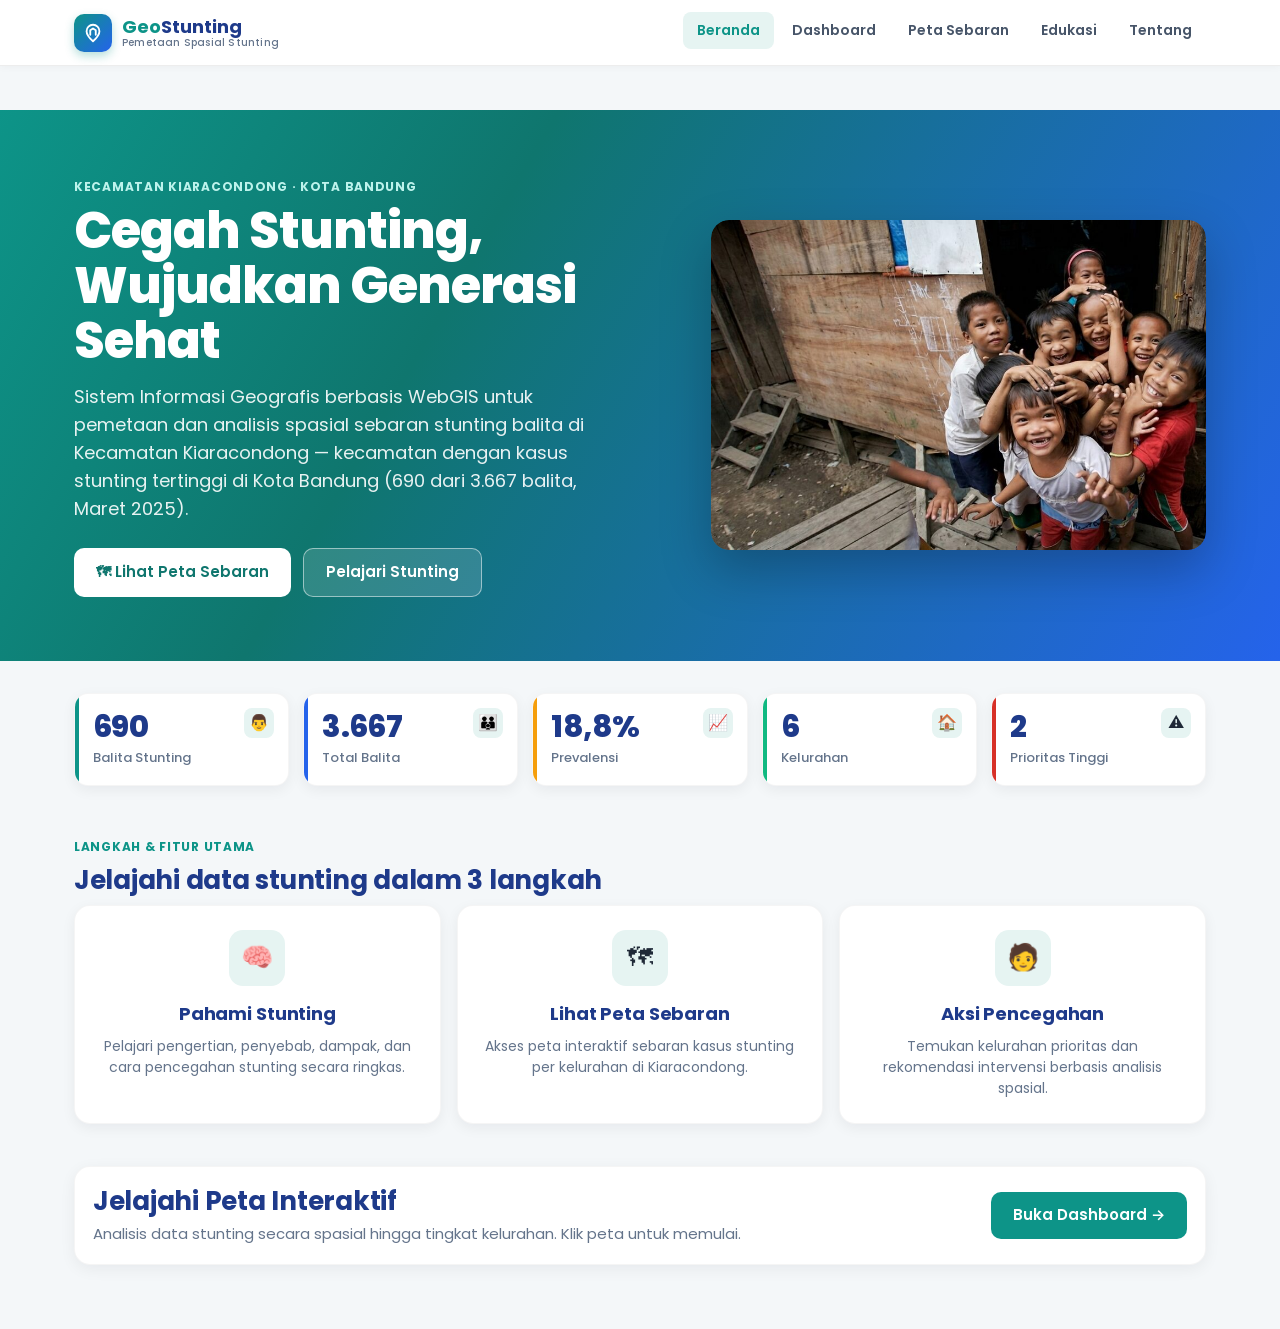
==== commit 3f4a4e91: "Add files via upload" ====
--- a/index.html
+++ b/index.html
@@ -34,7 +34,7 @@
       <div>
         <span class="gs-eyebrow" style="color:#bdf3ec">Kecamatan Kiaracondong &middot; Kota Bandung</span>
         <h1>Cegah Stunting,<br>Wujudkan Generasi Sehat</h1>
-        <p>Sistem Informasi Geografis berbasis WebGIS untuk pemetaan dan analisis spasial sebaran stunting balita di Kecamatan Kiaracondong.</p>
+        <p>Sistem Informasi Geografis berbasis WebGIS untuk pemetaan dan analisis spasial sebaran stunting balita di Kecamatan Kiaracondong &mdash; kecamatan dengan kasus stunting tertinggi di Kota Bandung (690 dari 3.667 balita, Maret 2025).</p>
         <div class="gs-btn-row">
           <a class="gs-btn gs-btn-primary" onclick="gotoPage('peta')">&#128506; Lihat Peta Sebaran</a>
           <a class="gs-btn gs-btn-ghost" onclick="gotoPage('edukasi')">Pelajari Stunting</a>
@@ -45,9 +45,9 @@
   </div>
   <div class="gs-wrap">
     <div class="gs-kpi-grid">
-      <div class="gs-kpi k1"><div class="ic">&#128104;</div><div class="v">680</div><div class="l">Balita Stunting</div></div>
+      <div class="gs-kpi k1"><div class="ic">&#128104;</div><div class="v">690</div><div class="l">Balita Stunting</div></div>
       <div class="gs-kpi k2"><div class="ic">&#128106;</div><div class="v">3.667</div><div class="l">Total Balita</div></div>
-      <div class="gs-kpi k3"><div class="ic">&#128200;</div><div class="v">18,5%</div><div class="l">Prevalensi</div></div>
+      <div class="gs-kpi k3"><div class="ic">&#128200;</div><div class="v">18,8%</div><div class="l">Prevalensi</div></div>
       <div class="gs-kpi k4"><div class="ic">&#127968;</div><div class="v">6</div><div class="l">Kelurahan</div></div>
       <div class="gs-kpi k5"><div class="ic">&#9888;</div><div class="v">2</div><div class="l">Prioritas Tinggi</div></div>
     </div>
@@ -78,9 +78,9 @@
     <h2 class="gs-sec-title">Dashboard Sebaran Stunting Kiaracondong</h2>
     <p class="gs-sec-sub">Ringkasan indikator, peta sebaran, dan data per kelurahan.</p>
     <div class="gs-kpi-grid">
-      <div class="gs-kpi k1"><div class="ic">&#128104;</div><div class="v">680</div><div class="l">Balita Stunting</div></div>
+      <div class="gs-kpi k1"><div class="ic">&#128104;</div><div class="v">690</div><div class="l">Balita Stunting</div></div>
       <div class="gs-kpi k2"><div class="ic">&#128106;</div><div class="v">3.667</div><div class="l">Total Balita</div></div>
-      <div class="gs-kpi k3"><div class="ic">&#128200;</div><div class="v">18,5%</div><div class="l">Prevalensi</div></div>
+      <div class="gs-kpi k3"><div class="ic">&#128200;</div><div class="v">18,8%</div><div class="l">Prevalensi</div></div>
       <div class="gs-kpi k4"><div class="ic">&#127968;</div><div class="v">6</div><div class="l">Kelurahan</div></div>
       <div class="gs-kpi k5"><div class="ic">&#9888;</div><div class="v">2</div><div class="l">Prioritas Tinggi</div></div>
     </div>
@@ -106,7 +106,7 @@
     <div class="gs-panel" style="margin-top:18px">
       <div class="gs-table-wrap">
         <div class="gs-table-head"><h3 style="margin:0;color:var(--navy)">Data per Kelurahan</h3><button class="gs-dl" onclick="downloadCSV()">&#11015; Unduh Data (CSV)</button></div>
-        <table class="gs-tbl"><thead><tr><th>Kelurahan</th><th>Jumlah Balita</th><th>Kasus</th><th>Prevalensi</th><th>Ranking</th></tr></thead><tbody id="tblBody"></tbody></table>
+        <table class="gs-tbl"><thead><tr><th>Kelurahan</th><th>Jumlah Balita</th><th>Kasus</th><th>Prevalensi</th><th>Ranking</th></tr></thead><tbody id="tblBody"></tbody></table><p style="margin:12px 4px 0;font-size:12.5px;color:#64748b">Total kasus tercatat e-PPGBM (Maret 2025): <b>690 balita</b> dari 3.667 balita yang diperiksa (prevalensi 18,8%) &mdash; tertinggi di Kota Bandung. Rincian per kelurahan bersumber dari pemetaan spasial QGIS.</p>
       </div>
     </div>
   </div>
@@ -117,7 +117,7 @@
   <div class="gs-wrap">
     <span class="gs-eyebrow">Peta Sebaran</span>
     <h2 class="gs-sec-title">Peta WebGIS Sebaran Stunting</h2>
-    <p class="gs-sec-sub">Peta WebGIS hasil ekspor QGIS dengan batas asli 6 kelurahan, pilihan basemap (OpenStreetMap, Citra Satelit, ATR/BPN), kontrol layer, dan legenda. Klik tiap wilayah untuk melihat detail jumlah balita, kasus, dan prevalensi stunting.</p>
+    <p class="gs-sec-sub">Peta WebGIS hasil ekspor QGIS dengan batas asli 6 kelurahan, sebaran 115 titik POSYANDU dan 2 PUSKESMAS, analisis jangkauan posyandu & puskesmas di sepanjang jaringan jalan, titik stunting, serta layer kepadatan penduduk (dapat dinyalakan lewat kontrol layer). Dilengkapi pilihan basemap (OpenStreetMap & Citra Satelit), kontrol layer, pencarian lokasi, dan legenda. Klik tiap wilayah atau titik untuk melihat detailnya.</p>
     <div class="gs-panel"><div class="gs-map-wrap"><iframe src="map.html" class="gs-map tall" id="mapPeta" title="Peta WebGIS Stunting Kiaracondong" loading="lazy" allowfullscreen></iframe><button class="gs-fs-btn" onclick="toggleFS('mapPeta')" title="Layar Penuh"><svg viewBox="0 0 24 24" fill="none" stroke="currentColor" stroke-width="2"><path d="M8 3H5a2 2 0 0 0-2 2v3"/><path d="M21 8V5a2 2 0 0 0-2-2h-3"/><path d="M3 16v3a2 2 0 0 0 2 2h3"/><path d="M16 21h3a2 2 0 0 0 2-2v-3"/></svg><span>Layar Penuh</span></button></div></div>
   </div>
 </section>
@@ -129,12 +129,12 @@
     <h2 class="gs-sec-title">Edukasi Stunting</h2>
     <p class="gs-sec-sub">Pahami stunting dari penyebab hingga pencegahan.</p>
     <div class="gs-edu-grid">
-      <div class="gs-edu-card"><div class="ic">&#128206;</div><h3>Apa itu Stunting?</h3><p>Stunting adalah kondisi gagal tumbuh pada anak balita akibat kekurangan gizi kronis dan infeksi berulang, terutama pada 1.000 Hari Pertama Kehidupan (HPK). Anak stunting memiliki tinggi badan lebih pendek dari standar usianya.</p></div>
-      <div class="gs-edu-card"><div class="ic">&#10069;</div><h3>Penyebab Stunting</h3><p>Bersifat multifaktorial &mdash; gabungan faktor gizi, lingkungan, dan sosial-ekonomi.</p><div class="gs-mini"><span>&#127859; Gizi buruk</span><span>&#128688; Sanitasi</span><span>&#128106; Pola asuh</span><span>&#128176; Ekonomi</span></div></div>
+      <div class="gs-edu-card"><div class="ic">&#128206;</div><h3>Apa itu Stunting?</h3><p>Stunting adalah kondisi gagal tumbuh pada balita akibat kekurangan gizi kronis dan infeksi berulang, terutama pada 1.000 Hari Pertama Kehidupan (HPK). Menurut Permenkes No. 2 Tahun 2020, stunting ditandai nilai <i>z-score</i> panjang/tinggi badan menurut umur (PB/U atau TB/U) kurang dari &minus;2 standar deviasi.</p></div>
+      <div class="gs-edu-card"><div class="ic">&#10069;</div><h3>Penyebab Stunting</h3><p>Bersifat multifaktorial. Di wilayah perkotaan padat seperti Kiaracondong, faktor spasial yang menonjol adalah kepadatan permukiman, sanitasi, dan akses layanan kesehatan.</p><div class="gs-mini"><span>&#127859; Gizi kronis</span><span>&#128688; Sanitasi</span><span>&#127968; Kepadatan permukiman</span><span>&#127973; Akses faskes</span><span>&#128176; Sosial-ekonomi</span></div></div>
       <div class="gs-edu-card"><div class="ic">&#9888;</div><h3>Dampak Stunting</h3><p>Berdampak jangka pendek dan panjang pada kualitas hidup anak.</p><div class="gs-mini"><span>&#129504; Perkembangan otak</span><span>&#128737; Imunitas</span><span>&#127891; Prestasi belajar</span></div></div>
       <div class="gs-edu-card"><div class="ic">&#9989;</div><h3>Pencegahan Stunting</h3><div class="gs-check"><div><span class="ck">&#10003;</span><span><b>ASI eksklusif</b> selama 6 bulan pertama.</span></div><div><span class="ck">&#10003;</span><span><b>Gizi seimbang &amp; MPASI</b> tepat waktu.</span></div><div><span class="ck">&#10003;</span><span><b>Rutin ke Posyandu</b> untuk pantau tumbuh kembang.</span></div><div><span class="ck">&#10003;</span><span><b>Air bersih &amp; sanitasi</b> yang layak.</span></div></div></div>
     </div>
-    <div class="gs-didyou"><div class="big">19,8%</div><p><b>Tahukah kamu?</b> Prevalensi stunting nasional tahun 2024 sebesar 19,8% (SSGI), masih di atas target WHO yaitu di bawah 20%. Jawa Barat menyumbang jumlah balita stunting terbanyak secara nasional.</p></div>
+    <div class="gs-didyou"><div class="big">19,8%</div><p><b>Tahukah kamu?</b> Prevalensi stunting nasional tahun 2024 sebesar 19,8% (SSGI), dan pemerintah menargetkan penurunan hingga 18,8% pada 2025 serta 14,2% pada 2029 (RPJMN 2025&ndash;2029). Kota Bandung mencatat prevalensi 22,8%, dengan Kecamatan Kiaracondong sebagai penyumbang kasus tertinggi.</p></div>
   </div>
 </section>
 
@@ -143,11 +143,12 @@
   <div class="gs-wrap">
     <span class="gs-eyebrow">Tentang</span>
     <h2 class="gs-sec-title">Tentang Penelitian</h2>
-    <p class="gs-sec-sub">Sistem Informasi Geografis Berbasis WebGIS untuk Pemetaan dan Analisis Spasial Stunting.</p>
-    <div class="gs-about-card"><h3>Latar Belakang</h3><p style="color:#475569;line-height:1.7;margin:0">Penelitian ini dilatarbelakangi oleh tingginya angka stunting di Kecamatan Kiaracondong, yang tercatat sebagai penyumbang kasus tertinggi di Kota Bandung. Melalui teknologi WebGIS, penelitian ini memetakan distribusi kasus stunting, mengidentifikasi pola spasial, dan menyediakan platform informasi yang dapat diakses pemangku kepentingan untuk mendukung pengambilan keputusan dan intervensi yang tepat sasaran.</p></div>
-    <div class="gs-about-card"><h3>Metodologi &mdash; Model R&amp;D Prototype</h3><div class="gs-flow"><div class="gs-step"><div class="n">1</div><strong>Communication</strong><span>Identifikasi kebutuhan</span></div><div class="gs-step"><div class="n">2</div><strong>Quick Planning</strong><span>Perencanaan</span></div><div class="gs-step"><div class="n">3</div><strong>Modeling</strong><span>Desain cepat</span></div><div class="gs-step"><div class="n">4</div><strong>Construction</strong><span>Pembuatan prototype</span></div><div class="gs-step"><div class="n">5</div><strong>Deployment</strong><span>Uji &amp; umpan balik</span></div></div></div>
-    <div class="gs-about-card"><h3>Sumber Data</h3><div class="gs-src-grid"><div class="gs-src"><div class="ic">&#127973;</div><b>e-PPGBM</b><span>Dinkes Kota Bandung</span></div><div class="gs-src"><div class="ic">&#128202;</div><b>BPS</b><span>Kota Bandung</span></div><div class="gs-src"><div class="ic">&#128506;</div><b>BIG / Bappeda</b><span>Data spasial</span></div><div class="gs-src"><div class="ic">&#127758;</div><b>OpenStreetMap</b><span>Basemap</span></div></div></div>
-    <div class="gs-about-card"><h3>Peneliti</h3><div class="gs-researcher"><div class="gs-avatar">IN</div><div><b style="color:var(--navy);font-size:17px">Ismail Nurul Hakim</b><div style="color:#64748b;font-size:14px">Departemen Pendidikan Geografi<br>Universitas Pendidikan Indonesia &middot; 2026</div></div></div></div>
+    <p class="gs-sec-sub">Pengembangan Sistem Informasi Geografis Berbasis WebGIS untuk Pemetaan dan Analisis Spasial Stunting di Kecamatan Kiaracondong Kota Bandung.</p>
+    <div class="gs-about-card"><h3>Latar Belakang</h3><p style="color:#475569;line-height:1.7;margin:0">Penelitian ini dilatarbelakangi oleh tingginya angka stunting di Kecamatan Kiaracondong, yang berdasarkan data Pemerintah Kota Bandung hingga Maret 2025 tercatat sebagai penyumbang kasus tertinggi di Kota Bandung, yaitu <b>690 balita dari 3.667 balita</b> yang diperiksa (prevalensi 18,8%). Penyajian data stunting yang masih bersifat tabular menyulitkan pemangku kepentingan memahami variasi keruangannya. Melalui teknologi WebGIS, penelitian ini memetakan distribusi kasus stunting, mengidentifikasi pola spasialnya, dan menyediakan platform informasi yang dapat diakses pemangku kepentingan untuk mendukung pengambilan keputusan dan intervensi yang tepat sasaran.</p></div>
+    <div class="gs-about-card"><h3>Tujuan Penelitian</h3><ol style="margin:0;padding-left:20px;color:#475569;line-height:1.8"><li>Menganalisis karakteristik dan pola spasial sebaran stunting di Kecamatan Kiaracondong.</li><li>Mengembangkan WebGIS untuk pemetaan dan penyajian informasi stunting.</li><li>Menguji kelayakan WebGIS sebagai media informasi dan peningkatan literasi spasial pengguna.</li></ol></div>
+    <div class="gs-about-card"><h3>Metodologi &mdash; Model R&amp;D Prototype</h3><div class="gs-flow"><div class="gs-step"><div class="n">1</div><strong>Communication</strong><span>Identifikasi kebutuhan</span></div><div class="gs-step"><div class="n">2</div><strong>Quick Planning</strong><span>Perencanaan</span></div><div class="gs-step"><div class="n">3</div><strong>Modeling</strong><span>Desain cepat</span></div><div class="gs-step"><div class="n">4</div><strong>Construction</strong><span>Pembuatan prototype</span></div><div class="gs-step"><div class="n">5</div><strong>Deployment</strong><span>Uji &amp; umpan balik</span></div></div><p style="color:#475569;line-height:1.7;margin:14px 0 0">Pendekatan memadukan kuantitatif deskriptif dan analisis spasial. Analisis data menggunakan <b>Nearest Neighbor Analysis (NNA)</b> untuk pola sebaran, analisis korelasi antarfaktor, uji persentase kelayakan sistem, serta uji t berpasangan/Wilcoxon untuk mengukur peningkatan literasi spasial (pre-test &amp; post-test).</p></div>
+    <div class="gs-about-card"><h3>Sumber Data</h3><div class="gs-src-grid"><div class="gs-src"><div class="ic">&#127973;</div><b>e-PPGBM</b><span>Dinkes Kota Bandung (2023&ndash;2025)</span></div><div class="gs-src"><div class="ic">&#128202;</div><b>BPS</b><span>Kota Bandung</span></div><div class="gs-src"><div class="ic">&#128506;</div><b>BIG / Bappeda</b><span>Data spasial</span></div><div class="gs-src"><div class="ic">&#127758;</div><b>OpenStreetMap</b><span>Basemap</span></div></div></div>
+    <div class="gs-about-card"><h3>Peneliti</h3><div class="gs-researcher"><img src="foto_peneliti.jpg" alt="Ismail Nurul Hakim" style="width:128px;height:160px;object-fit:cover;border-radius:16px;box-shadow:0 8px 22px rgba(15,23,42,.20);border:4px solid #fff;flex-shrink:0"><div><b style="color:var(--navy);font-size:18px">Ismail Nurul Hakim</b><div style="color:#64748b;font-size:14px;line-height:1.75;margin-top:5px">NIM 2207490<br>Program Studi Pendidikan Geografi<br>Fakultas Pendidikan Ilmu Pengetahuan Sosial<br>Universitas Pendidikan Indonesia &middot; 2026</div></div></div></div>
   </div>
   <div class="gs-foot"><b>GeoStunting</b> &mdash; WebGIS Pemetaan Stunting Kiaracondong<br>Kontak: 123inismail@gmail.com &middot; Data untuk tujuan akademik &amp; informasi publik, bukan komersial.<br>&copy; 2026 GeoStunting. Skripsi Pendidikan Geografi UPI.</div>
 </section>
